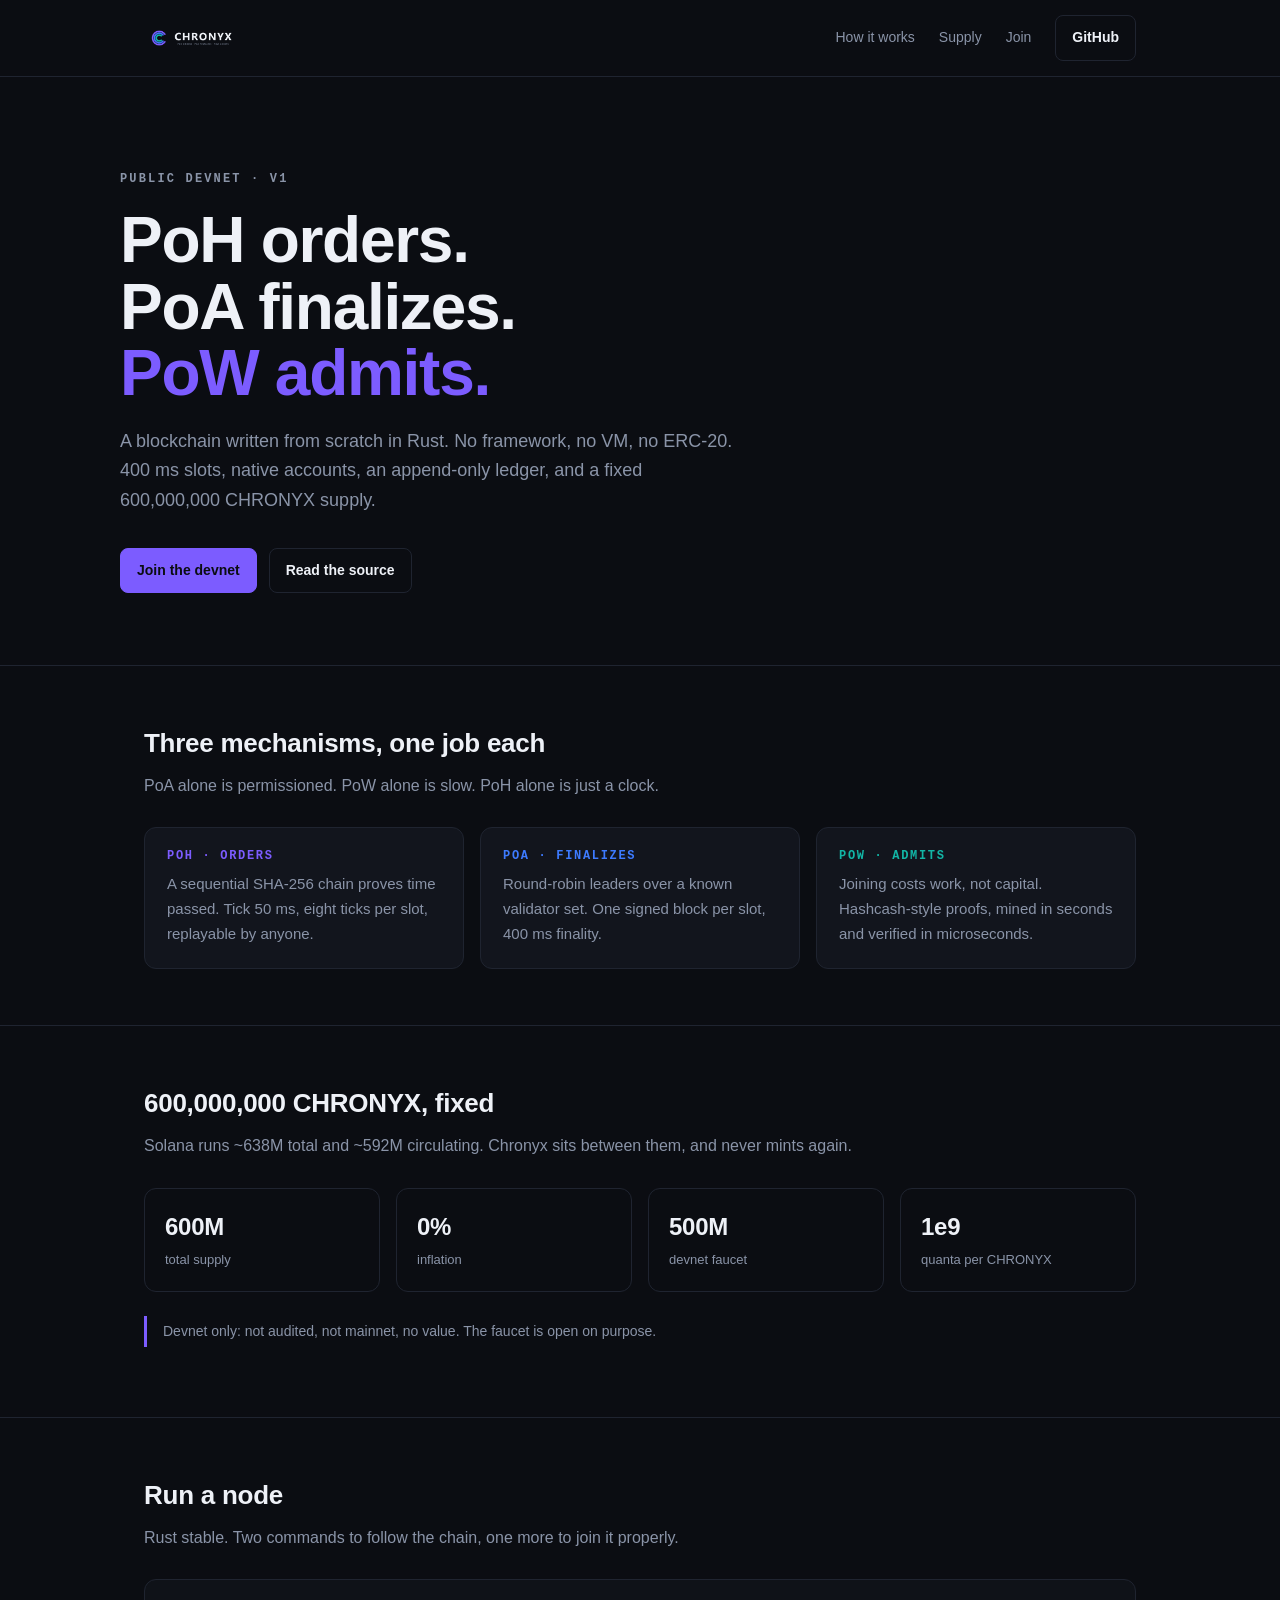
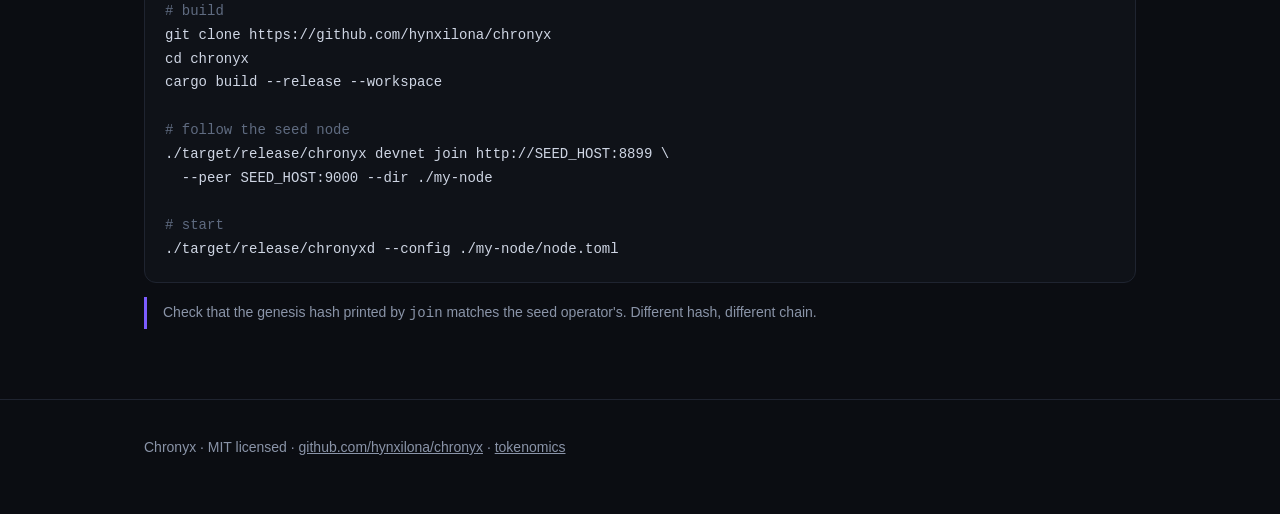
==== docs/index.html @ a08c86f6 "site: static landing page for GitHub Pages One hand-written HTML file, no build step and no dependen" ====
<!doctype html>
<html lang="en">
<head>
<meta charset="utf-8">
<meta name="viewport" content="width=device-width, initial-scale=1">
<title>Chronyx — PoH orders. PoA finalizes. PoW admits.</title>
<meta name="description" content="Chronyx is a Rust blockchain written from scratch. Proof of History orders, Proof of Authority finalizes, Proof of Work admits. Public devnet v1.">
<meta property="og:title" content="Chronyx — PoH orders. PoA finalizes. PoW admits.">
<meta property="og:description" content="A Rust blockchain written from scratch. 400 ms slots. 600M fixed supply. Public devnet v1.">
<meta property="og:image" content="https://hynxilona.github.io/chronyx/assets/chronyx-og.png">
<meta property="og:type" content="website">
<link rel="icon" href="assets/favicon.ico">
<link rel="icon" type="image/png" sizes="32x32" href="assets/favicon-32.png">
<style>
  :root {
    --bg: #0b0d12;
    --panel: #12151d;
    --line: #1f2430;
    --text: #eef1f7;
    --muted: #8a94a8;
    --violet: #7c5cff;
    --blue: #3d7bff;
    --teal: #12b6a6;
    --mono: ui-monospace, SFMono-Regular, Menlo, Consolas, monospace;
  }
  * { box-sizing: border-box; }
  body {
    margin: 0;
    background: var(--bg);
    color: var(--text);
    font: 16px/1.65 -apple-system, BlinkMacSystemFont, "Segoe UI", Roboto, Helvetica, Arial, sans-serif;
    -webkit-font-smoothing: antialiased;
  }
  a { color: inherit; }
  .wrap { max-width: 1040px; margin: 0 auto; padding: 0 24px; }
  header { border-bottom: 1px solid var(--line); }
  .nav { display: flex; align-items: center; gap: 24px; height: 76px; }
  .nav img { height: 34px; width: auto; }
  .nav .spacer { flex: 1; }
  .nav a.link { color: var(--muted); text-decoration: none; font-size: 14px; }
  .nav a.link:hover { color: var(--text); }
  .btn {
    display: inline-block; padding: 10px 16px; border-radius: 8px;
    text-decoration: none; font-weight: 600; font-size: 14px;
    border: 1px solid var(--line); color: var(--text);
  }
  .btn.primary { background: var(--violet); border-color: var(--violet); color: #0b0d12; }
  .btn.primary:hover { filter: brightness(1.08); }
  .hero { padding: 96px 0 72px; }
  .eyebrow {
    font: 600 12px/1 var(--mono); letter-spacing: .18em;
    text-transform: uppercase; color: var(--muted); margin-bottom: 22px;
  }
  h1 {
    margin: 0 0 20px; font-size: clamp(38px, 6vw, 64px);
    line-height: 1.04; letter-spacing: -.02em; font-weight: 800;
  }
  h1 span { color: var(--violet); }
  .lede { max-width: 620px; color: var(--muted); font-size: 18px; margin: 0 0 32px; }
  .actions { display: flex; gap: 12px; flex-wrap: wrap; }
  .grid { display: grid; gap: 16px; grid-template-columns: repeat(3, 1fr); }
  section { padding: 56px 0; border-top: 1px solid var(--line); }
  h2 { font-size: 26px; margin: 0 0 8px; letter-spacing: -.01em; }
  .sub { color: var(--muted); margin: 0 0 28px; }
  .card { background: var(--panel); border: 1px solid var(--line); border-radius: 12px; padding: 22px; }
  .card .tag { font: 700 12px/1 var(--mono); letter-spacing: .14em; text-transform: uppercase; }
  .card.poh .tag { color: var(--violet); }
  .card.poa .tag { color: var(--blue); }
  .card.pow .tag { color: var(--teal); }
  .card p { color: var(--muted); margin: 10px 0 0; font-size: 15px; }
  .stats { display: grid; grid-template-columns: repeat(4, 1fr); gap: 16px; }
  .stat { border: 1px solid var(--line); border-radius: 12px; padding: 18px 20px; }
  .stat b { display: block; font-size: 24px; letter-spacing: -.01em; }
  .stat span { color: var(--muted); font-size: 13px; }
  pre {
    background: #0f1218; border: 1px solid var(--line); border-radius: 12px;
    padding: 20px; overflow-x: auto; font: 14px/1.7 var(--mono); color: #cfd6e4;
  }
  pre .c { color: #5f6b80; }
  .note {
    border-left: 3px solid var(--violet); padding: 4px 0 4px 16px;
    color: var(--muted); font-size: 14px;
  }
  footer { border-top: 1px solid var(--line); padding: 36px 0 56px; color: var(--muted); font-size: 14px; }
  footer a { color: var(--muted); }
  @media (max-width: 820px) {
    .grid, .stats { grid-template-columns: 1fr 1fr; }
    .hero { padding: 64px 0 48px; }
  }
  @media (max-width: 520px) {
    .grid, .stats { grid-template-columns: 1fr; }
    .nav a.link { display: none; }
  }
</style>
</head>
<body>

<header>
  <div class="wrap nav">
    <img src="assets/chronyx-logo-dark.png" alt="Chronyx">
    <span class="spacer"></span>
    <a class="link" href="#how">How it works</a>
    <a class="link" href="#supply">Supply</a>
    <a class="link" href="#join">Join</a>
    <a class="btn" href="https://github.com/hynxilona/chronyx">GitHub</a>
  </div>
</header>

<main>
  <div class="wrap hero">
    <div class="eyebrow">Public devnet · v1</div>
    <h1>PoH orders.<br>PoA finalizes.<br><span>PoW admits.</span></h1>
    <p class="lede">
      A blockchain written from scratch in Rust. No framework, no VM, no ERC-20.
      400&nbsp;ms slots, native accounts, an append-only ledger, and a fixed
      600,000,000 CHRONYX supply.
    </p>
    <div class="actions">
      <a class="btn primary" href="#join">Join the devnet</a>
      <a class="btn" href="https://github.com/hynxilona/chronyx">Read the source</a>
    </div>
  </div>

  <section id="how">
    <div class="wrap">
      <h2>Three mechanisms, one job each</h2>
      <p class="sub">PoA alone is permissioned. PoW alone is slow. PoH alone is just a clock.</p>
      <div class="grid">
        <div class="card poh">
          <div class="tag">PoH · orders</div>
          <p>A sequential SHA-256 chain proves time passed. Tick 50&nbsp;ms, eight ticks per slot, replayable by anyone.</p>
        </div>
        <div class="card poa">
          <div class="tag">PoA · finalizes</div>
          <p>Round-robin leaders over a known validator set. One signed block per slot, 400&nbsp;ms finality.</p>
        </div>
        <div class="card pow">
          <div class="tag">PoW · admits</div>
          <p>Joining costs work, not capital. Hashcash-style proofs, mined in seconds and verified in microseconds.</p>
        </div>
      </div>
    </div>
  </section>

  <section id="supply">
    <div class="wrap">
      <h2>600,000,000 CHRONYX, fixed</h2>
      <p class="sub">Solana runs ~638M total and ~592M circulating. Chronyx sits between them, and never mints again.</p>
      <div class="stats">
        <div class="stat"><b>600M</b><span>total supply</span></div>
        <div class="stat"><b>0%</b><span>inflation</span></div>
        <div class="stat"><b>500M</b><span>devnet faucet</span></div>
        <div class="stat"><b>1e9</b><span>quanta per CHRONYX</span></div>
      </div>
      <p class="note" style="margin-top:24px">
        Devnet only: not audited, not mainnet, no value. The faucet is open on purpose.
      </p>
    </div>
  </section>

  <section id="join">
    <div class="wrap">
      <h2>Run a node</h2>
      <p class="sub">Rust stable. Two commands to follow the chain, one more to join it properly.</p>
<pre><span class="c"># build</span>
git clone https://github.com/hynxilona/chronyx
cd chronyx
cargo build --release --workspace

<span class="c"># follow the seed node</span>
./target/release/chronyx devnet join http://SEED_HOST:8899 \
  --peer SEED_HOST:9000 --dir ./my-node

<span class="c"># start</span>
./target/release/chronyxd --config ./my-node/node.toml</pre>
      <p class="note">Check that the genesis hash printed by <code>join</code> matches the seed operator's. Different hash, different chain.</p>
    </div>
  </section>
</main>

<footer>
  <div class="wrap">
    Chronyx · MIT licensed ·
    <a href="https://github.com/hynxilona/chronyx">github.com/hynxilona/chronyx</a> ·
    <a href="https://github.com/hynxilona/chronyx/blob/main/docs/TOKENOMICS.md">tokenomics</a>
  </div>
</footer>

</body>
</html>
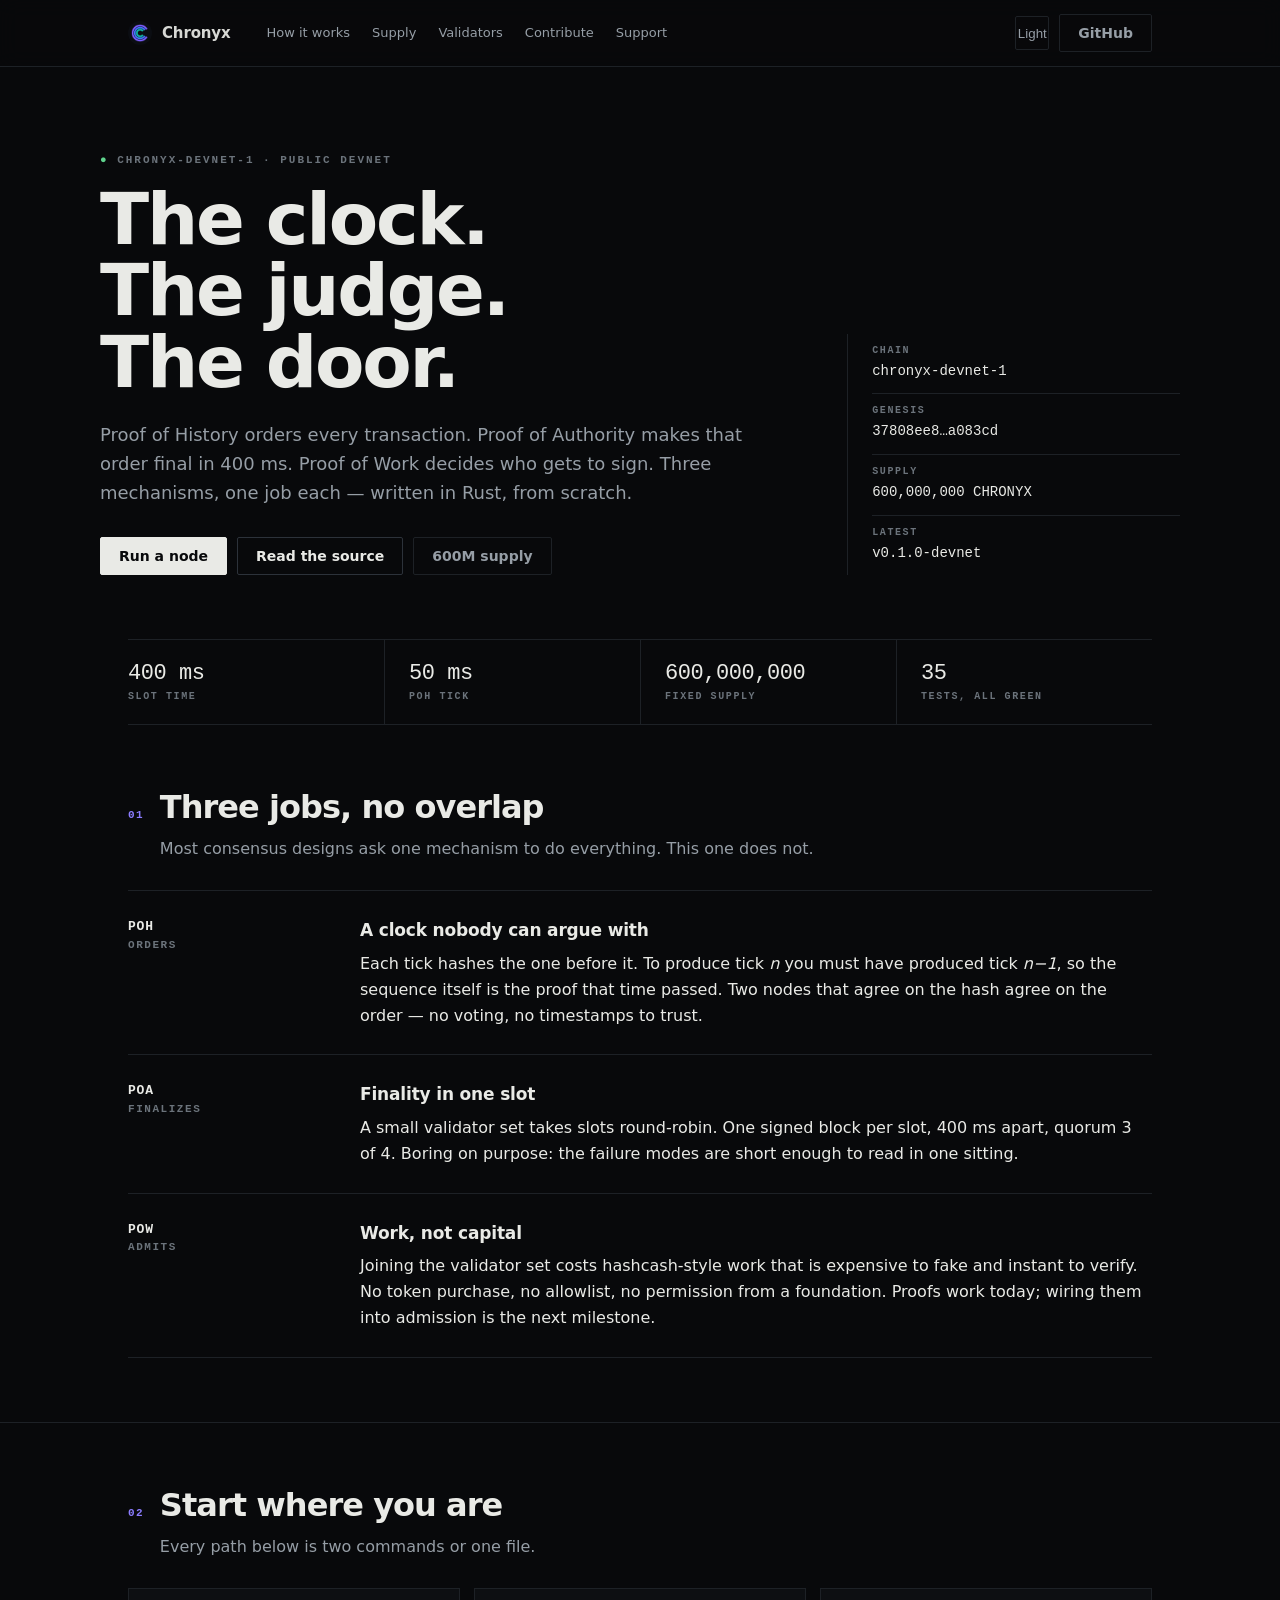
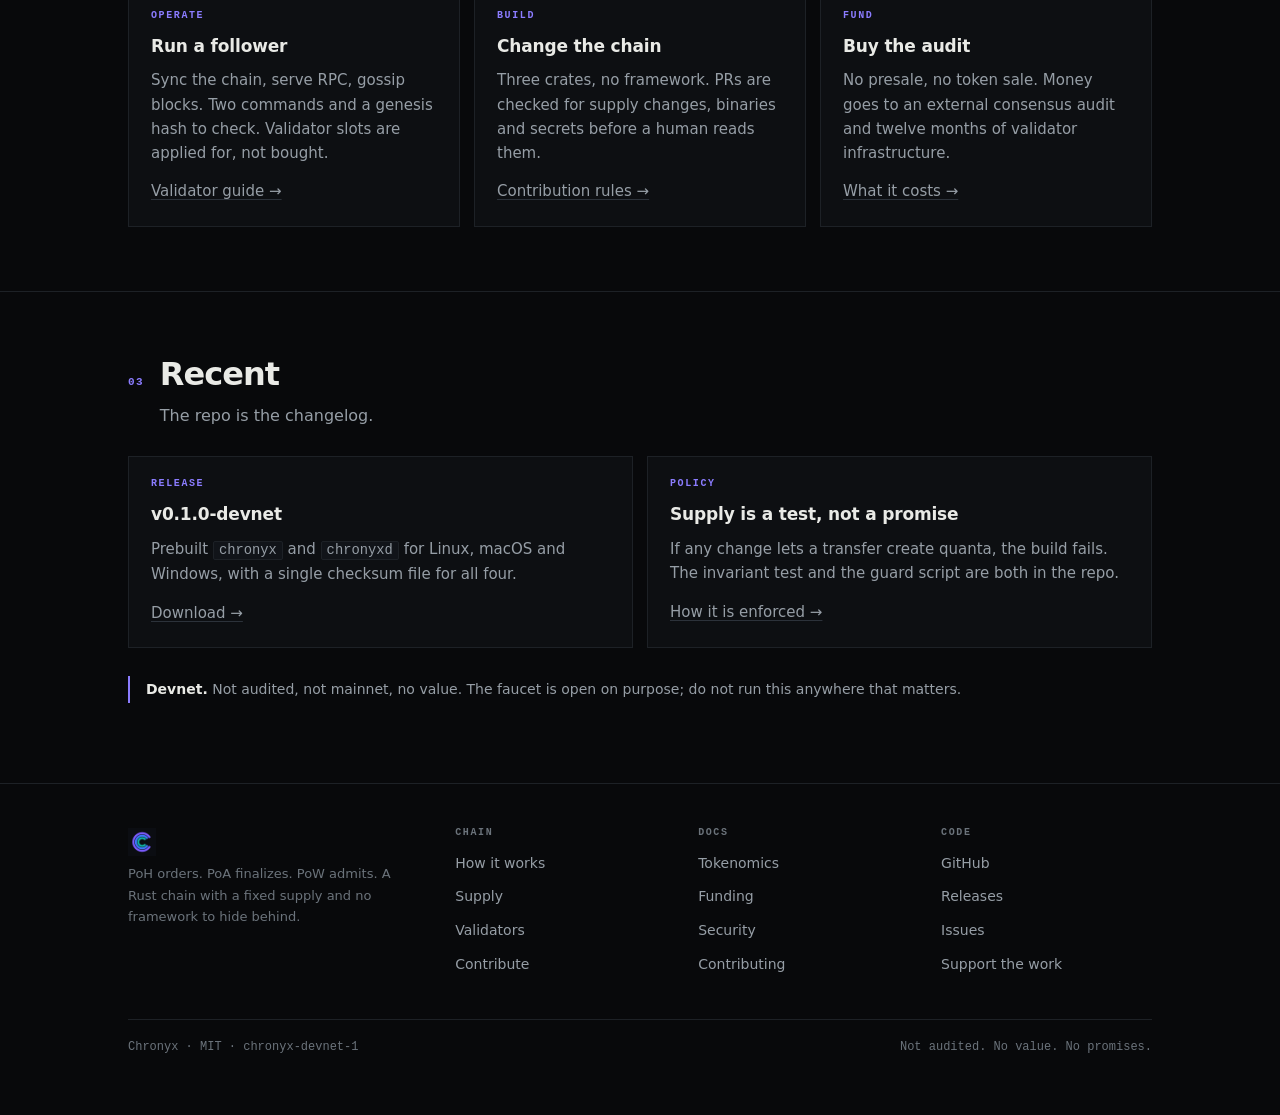
==== commit 862d787e: "site: real pages instead of one scroll, and something to do The old landing page was a single file w" ====
--- a/docs/index.html
+++ b/docs/index.html
@@ -1,190 +1,238 @@
 <!doctype html>
-<html lang="en">
+<html lang="en" data-theme="dark">
 <head>
 <meta charset="utf-8">
 <meta name="viewport" content="width=device-width, initial-scale=1">
-<title>Chronyx — PoH orders. PoA finalizes. PoW admits.</title>
-<meta name="description" content="Chronyx is a Rust blockchain written from scratch. Proof of History orders, Proof of Authority finalizes, Proof of Work admits. Public devnet v1.">
-<meta property="og:title" content="Chronyx — PoH orders. PoA finalizes. PoW admits.">
-<meta property="og:description" content="A Rust blockchain written from scratch. 400 ms slots. 600M fixed supply. Public devnet v1.">
+<title>Chronyx — the clock, the judge, the door</title>
+<meta name="description" content="Chronyx is a Rust blockchain written from scratch. Proof of History orders transactions, Proof of Authority finalizes them in 400 ms, Proof of Work decides who signs. Public devnet, 600,000,000 fixed supply.">
+<meta property="og:title" content="Chronyx — the clock, the judge, the door">
+<meta property="og:description" content="A Rust blockchain written from scratch. 400 ms slots, 600M fixed supply, public devnet.">
 <meta property="og:image" content="https://hynxilona.github.io/chronyx/assets/chronyx-og.png">
 <meta property="og:type" content="website">
 <link rel="icon" href="assets/favicon.ico">
 <link rel="icon" type="image/png" sizes="32x32" href="assets/favicon-32.png">
-<style>
-  :root {
-    --bg: #0b0d12;
-    --panel: #12151d;
-    --line: #1f2430;
-    --text: #eef1f7;
-    --muted: #8a94a8;
-    --violet: #7c5cff;
-    --blue: #3d7bff;
-    --teal: #12b6a6;
-    --mono: ui-monospace, SFMono-Regular, Menlo, Consolas, monospace;
-  }
-  * { box-sizing: border-box; }
-  body {
-    margin: 0;
-    background: var(--bg);
-    color: var(--text);
-    font: 16px/1.65 -apple-system, BlinkMacSystemFont, "Segoe UI", Roboto, Helvetica, Arial, sans-serif;
-    -webkit-font-smoothing: antialiased;
-  }
-  a { color: inherit; }
-  .wrap { max-width: 1040px; margin: 0 auto; padding: 0 24px; }
-  header { border-bottom: 1px solid var(--line); }
-  .nav { display: flex; align-items: center; gap: 24px; height: 76px; }
-  .nav img { height: 34px; width: auto; }
-  .nav .spacer { flex: 1; }
-  .nav a.link { color: var(--muted); text-decoration: none; font-size: 14px; }
-  .nav a.link:hover { color: var(--text); }
-  .btn {
-    display: inline-block; padding: 10px 16px; border-radius: 8px;
-    text-decoration: none; font-weight: 600; font-size: 14px;
-    border: 1px solid var(--line); color: var(--text);
-  }
-  .btn.primary { background: var(--violet); border-color: var(--violet); color: #0b0d12; }
-  .btn.primary:hover { filter: brightness(1.08); }
-  .hero { padding: 96px 0 72px; }
-  .eyebrow {
-    font: 600 12px/1 var(--mono); letter-spacing: .18em;
-    text-transform: uppercase; color: var(--muted); margin-bottom: 22px;
-  }
-  h1 {
-    margin: 0 0 20px; font-size: clamp(38px, 6vw, 64px);
-    line-height: 1.04; letter-spacing: -.02em; font-weight: 800;
-  }
-  h1 span { color: var(--violet); }
-  .lede { max-width: 620px; color: var(--muted); font-size: 18px; margin: 0 0 32px; }
-  .actions { display: flex; gap: 12px; flex-wrap: wrap; }
-  .grid { display: grid; gap: 16px; grid-template-columns: repeat(3, 1fr); }
-  section { padding: 56px 0; border-top: 1px solid var(--line); }
-  h2 { font-size: 26px; margin: 0 0 8px; letter-spacing: -.01em; }
-  .sub { color: var(--muted); margin: 0 0 28px; }
-  .card { background: var(--panel); border: 1px solid var(--line); border-radius: 12px; padding: 22px; }
-  .card .tag { font: 700 12px/1 var(--mono); letter-spacing: .14em; text-transform: uppercase; }
-  .card.poh .tag { color: var(--violet); }
-  .card.poa .tag { color: var(--blue); }
-  .card.pow .tag { color: var(--teal); }
-  .card p { color: var(--muted); margin: 10px 0 0; font-size: 15px; }
-  .stats { display: grid; grid-template-columns: repeat(4, 1fr); gap: 16px; }
-  .stat { border: 1px solid var(--line); border-radius: 12px; padding: 18px 20px; }
-  .stat b { display: block; font-size: 24px; letter-spacing: -.01em; }
-  .stat span { color: var(--muted); font-size: 13px; }
-  pre {
-    background: #0f1218; border: 1px solid var(--line); border-radius: 12px;
-    padding: 20px; overflow-x: auto; font: 14px/1.7 var(--mono); color: #cfd6e4;
-  }
-  pre .c { color: #5f6b80; }
-  .note {
-    border-left: 3px solid var(--violet); padding: 4px 0 4px 16px;
-    color: var(--muted); font-size: 14px;
-  }
-  footer { border-top: 1px solid var(--line); padding: 36px 0 56px; color: var(--muted); font-size: 14px; }
-  footer a { color: var(--muted); }
-  @media (max-width: 820px) {
-    .grid, .stats { grid-template-columns: 1fr 1fr; }
-    .hero { padding: 64px 0 48px; }
-  }
-  @media (max-width: 520px) {
-    .grid, .stats { grid-template-columns: 1fr; }
-    .nav a.link { display: none; }
-  }
-</style>
+<link rel="stylesheet" href="assets/site.css">
 </head>
-<body>
-
-<header>
-  <div class="wrap nav">
-    <img src="assets/chronyx-logo-dark.png" alt="Chronyx">
-    <span class="spacer"></span>
-    <a class="link" href="#how">How it works</a>
-    <a class="link" href="#supply">Supply</a>
-    <a class="link" href="#join">Join</a>
-    <a class="btn" href="https://github.com/hynxilona/chronyx">GitHub</a>
+<body data-page="home">
+<a class="skip" href="#main">Skip to content</a>
+
+<header class="site-head">
+  <div class="wrap bar">
+    <a class="brand" href="./">
+      <img class="only-dark" src="assets/chronyx-mark-dark.png" alt="">
+      <img class="only-light" src="assets/chronyx-mark-light.png" alt="">
+      <span>Chronyx</span>
+    </a>
+    <nav class="nav" aria-label="Sections">
+      <a href="how.html" data-nav="how">How it works</a>
+      <a href="supply.html" data-nav="supply">Supply</a>
+      <a href="validators.html" data-nav="validators">Validators</a>
+      <a href="contribute.html" data-nav="contribute">Contribute</a>
+      <a href="support.html" data-nav="support">Support</a>
+    </nav>
+    <div class="head-actions">
+      <button class="icon-btn" data-theme-toggle type="button">Light</button>
+      <a class="btn ghost" href="https://github.com/hynxilona/chronyx">GitHub</a>
+    </div>
   </div>
 </header>
 
-<main>
+<main id="main">
+
   <div class="wrap hero">
-    <div class="eyebrow">Public devnet · v1</div>
-    <h1>PoH orders.<br>PoA finalizes.<br><span>PoW admits.</span></h1>
-    <p class="lede">
-      A blockchain written from scratch in Rust. No framework, no VM, no ERC-20.
-      400&nbsp;ms slots, native accounts, an append-only ledger, and a fixed
-      600,000,000 CHRONYX supply.
-    </p>
-    <div class="actions">
-      <a class="btn primary" href="#join">Join the devnet</a>
-      <a class="btn" href="https://github.com/hynxilona/chronyx">Read the source</a>
-    </div>
-  </div>
-
-  <section id="how">
+    <div class="hero-grid">
+      <div>
+        <p class="eyebrow"><span class="dot">●</span> chronyx-devnet-1 · public devnet</p>
+        <h1>The clock.<br>The judge.<br>The door.</h1>
+        <p class="lede">
+          Proof of History orders every transaction. Proof of Authority makes that
+          order final in 400 ms. Proof of Work decides who gets to sign.
+          Three mechanisms, one job each — written in Rust, from scratch.
+        </p>
+        <div class="actions">
+          <a class="btn primary" href="validators.html">Run a node</a>
+          <a class="btn" href="https://github.com/hynxilona/chronyx">Read the source</a>
+          <a class="btn ghost" href="supply.html">600M supply</a>
+        </div>
+      </div>
+      <aside class="hero-side">
+        <dl>
+          <div><dt>Chain</dt><dd>chronyx-devnet-1</dd></div>
+          <div><dt>Genesis</dt><dd>37808ee8…a083cd</dd></div>
+          <div><dt>Supply</dt><dd>600,000,000 CHRONYX</dd></div>
+          <div><dt>Latest</dt><dd>v0.1.0-devnet</dd></div>
+        </dl>
+      </aside>
+    </div>
+  </div>
+
+  <div class="wrap">
+    <div class="facts">
+      <div><b>400 ms</b><span>slot time</span></div>
+      <div><b>50 ms</b><span>PoH tick</span></div>
+      <div><b>600,000,000</b><span>fixed supply</span></div>
+      <div><b>35</b><span>tests, all green</span></div>
+    </div>
+  </div>
+
+  <section>
     <div class="wrap">
-      <h2>Three mechanisms, one job each</h2>
-      <p class="sub">PoA alone is permissioned. PoW alone is slow. PoH alone is just a clock.</p>
-      <div class="grid">
-        <div class="card poh">
-          <div class="tag">PoH · orders</div>
-          <p>A sequential SHA-256 chain proves time passed. Tick 50&nbsp;ms, eight ticks per slot, replayable by anyone.</p>
-        </div>
-        <div class="card poa">
-          <div class="tag">PoA · finalizes</div>
-          <p>Round-robin leaders over a known validator set. One signed block per slot, 400&nbsp;ms finality.</p>
-        </div>
-        <div class="card pow">
-          <div class="tag">PoW · admits</div>
-          <p>Joining costs work, not capital. Hashcash-style proofs, mined in seconds and verified in microseconds.</p>
+      <div class="sec-head">
+        <span class="num">01</span>
+        <div>
+          <h2>Three jobs, no overlap</h2>
+          <p>Most consensus designs ask one mechanism to do everything. This one does not.</p>
+        </div>
+      </div>
+
+      <div class="row">
+        <div class="label"><b>PoH</b>orders</div>
+        <div>
+          <h3>A clock nobody can argue with</h3>
+          <p>Each tick hashes the one before it. To produce tick <em>n</em> you must have
+          produced tick <em>n−1</em>, so the sequence itself is the proof that time
+          passed. Two nodes that agree on the hash agree on the order — no voting,
+          no timestamps to trust.</p>
+        </div>
+      </div>
+
+      <div class="row">
+        <div class="label"><b>PoA</b>finalizes</div>
+        <div>
+          <h3>Finality in one slot</h3>
+          <p>A small validator set takes slots round-robin. One signed block per slot,
+          400 ms apart, quorum 3 of 4. Boring on purpose: the failure modes are
+          short enough to read in one sitting.</p>
+        </div>
+      </div>
+
+      <div class="row">
+        <div class="label"><b>PoW</b>admits</div>
+        <div>
+          <h3>Work, not capital</h3>
+          <p>Joining the validator set costs hashcash-style work that is expensive to
+          fake and instant to verify. No token purchase, no allowlist, no permission
+          from a foundation. Proofs work today; wiring them into admission is the
+          next milestone.</p>
         </div>
       </div>
     </div>
   </section>
 
-  <section id="supply">
+  <section>
     <div class="wrap">
-      <h2>600,000,000 CHRONYX, fixed</h2>
-      <p class="sub">Solana runs ~638M total and ~592M circulating. Chronyx sits between them, and never mints again.</p>
-      <div class="stats">
-        <div class="stat"><b>600M</b><span>total supply</span></div>
-        <div class="stat"><b>0%</b><span>inflation</span></div>
-        <div class="stat"><b>500M</b><span>devnet faucet</span></div>
-        <div class="stat"><b>1e9</b><span>quanta per CHRONYX</span></div>
-      </div>
-      <p class="note" style="margin-top:24px">
-        Devnet only: not audited, not mainnet, no value. The faucet is open on purpose.
+      <div class="sec-head">
+        <span class="num">02</span>
+        <div>
+          <h2>Start where you are</h2>
+          <p>Every path below is two commands or one file.</p>
+        </div>
+      </div>
+
+      <div class="grid-3">
+        <div class="panel">
+          <span class="tag">Operate</span>
+          <h3>Run a follower</h3>
+          <p>Sync the chain, serve RPC, gossip blocks. Two commands and a genesis
+          hash to check. Validator slots are applied for, not bought.</p>
+          <p style="margin-top:14px"><a href="validators.html">Validator guide →</a></p>
+        </div>
+        <div class="panel">
+          <span class="tag">Build</span>
+          <h3>Change the chain</h3>
+          <p>Three crates, no framework. PRs are checked for supply changes,
+          binaries and secrets before a human reads them.</p>
+          <p style="margin-top:14px"><a href="contribute.html">Contribution rules →</a></p>
+        </div>
+        <div class="panel">
+          <span class="tag">Fund</span>
+          <h3>Buy the audit</h3>
+          <p>No presale, no token sale. Money goes to an external consensus audit
+          and twelve months of validator infrastructure.</p>
+          <p style="margin-top:14px"><a href="support.html">What it costs →</a></p>
+        </div>
+      </div>
+    </div>
+  </section>
+
+  <section>
+    <div class="wrap">
+      <div class="sec-head">
+        <span class="num">03</span>
+        <div>
+          <h2>Recent</h2>
+          <p>The repo is the changelog.</p>
+        </div>
+      </div>
+      <div class="grid-2">
+        <div class="panel">
+          <span class="tag">Release</span>
+          <h3>v0.1.0-devnet</h3>
+          <p>Prebuilt <code>chronyx</code> and <code>chronyxd</code> for Linux,
+          macOS and Windows, with a single checksum file for all four.</p>
+          <p style="margin-top:14px"><a href="https://github.com/hynxilona/chronyx/releases/tag/v0.1.0-devnet">Download →</a></p>
+        </div>
+        <div class="panel">
+          <span class="tag">Policy</span>
+          <h3>Supply is a test, not a promise</h3>
+          <p>If any change lets a transfer create quanta, the build fails. The
+          invariant test and the guard script are both in the repo.</p>
+          <p style="margin-top:14px"><a href="supply.html">How it is enforced →</a></p>
+        </div>
+      </div>
+      <p class="note" style="margin-top:28px">
+        <strong>Devnet.</strong> Not audited, not mainnet, no value. The faucet is open
+        on purpose; do not run this anywhere that matters.
       </p>
     </div>
   </section>
 
-  <section id="join">
-    <div class="wrap">
-      <h2>Run a node</h2>
-      <p class="sub">Rust stable. Two commands to follow the chain, one more to join it properly.</p>
-<pre><span class="c"># build</span>
-git clone https://github.com/hynxilona/chronyx
-cd chronyx
-cargo build --release --workspace
-
-<span class="c"># follow the seed node</span>
-./target/release/chronyx devnet join http://SEED_HOST:8899 \
-  --peer SEED_HOST:9000 --dir ./my-node
-
-<span class="c"># start</span>
-./target/release/chronyxd --config ./my-node/node.toml</pre>
-      <p class="note">Check that the genesis hash printed by <code>join</code> matches the seed operator's. Different hash, different chain.</p>
-    </div>
-  </section>
 </main>
 
-<footer>
+<footer class="site-foot">
   <div class="wrap">
-    Chronyx · MIT licensed ·
-    <a href="https://github.com/hynxilona/chronyx">github.com/hynxilona/chronyx</a> ·
-    <a href="https://github.com/hynxilona/chronyx/blob/main/docs/TOKENOMICS.md">tokenomics</a>
+    <div class="foot-grid">
+      <div>
+        <img class="only-dark" src="assets/chronyx-mark-dark.png" width="28" alt="">
+        <img class="only-light" src="assets/chronyx-mark-light.png" width="28" alt="">
+        <p class="fine">PoH orders. PoA finalizes. PoW admits. A Rust chain with a fixed
+        supply and no framework to hide behind.</p>
+      </div>
+      <div>
+        <h4>Chain</h4>
+        <ul>
+          <li><a href="how.html">How it works</a></li>
+          <li><a href="supply.html">Supply</a></li>
+          <li><a href="validators.html">Validators</a></li>
+          <li><a href="contribute.html">Contribute</a></li>
+        </ul>
+      </div>
+      <div>
+        <h4>Docs</h4>
+        <ul>
+          <li><a href="https://github.com/hynxilona/chronyx/blob/main/docs/TOKENOMICS.md">Tokenomics</a></li>
+          <li><a href="https://github.com/hynxilona/chronyx/blob/main/docs/FUNDING.md">Funding</a></li>
+          <li><a href="https://github.com/hynxilona/chronyx/blob/main/SECURITY.md">Security</a></li>
+          <li><a href="https://github.com/hynxilona/chronyx/blob/main/CONTRIBUTING.md">Contributing</a></li>
+        </ul>
+      </div>
+      <div>
+        <h4>Code</h4>
+        <ul>
+          <li><a href="https://github.com/hynxilona/chronyx">GitHub</a></li>
+          <li><a href="https://github.com/hynxilona/chronyx/releases">Releases</a></li>
+          <li><a href="https://github.com/hynxilona/chronyx/issues">Issues</a></li>
+          <li><a href="support.html">Support the work</a></li>
+        </ul>
+      </div>
+    </div>
+    <div class="foot-base">
+      <span>Chronyx · MIT · chronyx-devnet-1</span>
+      <span>Not audited. No value. No promises.</span>
+    </div>
   </div>
 </footer>
 
+<script src="assets/site.js"></script>
 </body>
 </html>
--- a/docs/assets/site.css
+++ b/docs/assets/site.css
@@ -0,0 +1,330 @@
+:root {
+  --bg: #08090b;
+  --surface: #0d0f12;
+  --surface-2: #111419;
+  --line: #1d2126;
+  --line-strong: #2c323a;
+  --text: #e9eae6;
+  --muted: #969ea6;
+  --faint: #6b737b;
+  --accent: #8b7cff;
+  --accent-soft: rgba(139, 124, 255, 0.12);
+  --ok: #5fd38d;
+  --warn: #e0b25c;
+  --mono: ui-monospace, "Cascadia Mono", "SF Mono", Menlo, Consolas, monospace;
+  --sans: "Segoe UI", system-ui, -apple-system, "Helvetica Neue", Arial, sans-serif;
+  color-scheme: dark;
+}
+
+[data-theme="light"] {
+  --bg: #f6f6f2;
+  --surface: #ffffff;
+  --surface-2: #f1f1ec;
+  --line: #e0e0d8;
+  --line-strong: #c9c9c0;
+  --text: #101318;
+  --muted: #565d66;
+  --faint: #7a8189;
+  --accent: #5741e0;
+  --accent-soft: rgba(87, 65, 224, 0.1);
+  --ok: #1f8f52;
+  --warn: #9a6b12;
+  color-scheme: light;
+}
+
+* { box-sizing: border-box; }
+
+html { -webkit-text-size-adjust: 100%; }
+
+body {
+  margin: 0;
+  background: var(--bg);
+  color: var(--text);
+  font: 16px/1.62 var(--sans);
+  -webkit-font-smoothing: antialiased;
+  text-rendering: optimizeLegibility;
+}
+
+a { color: inherit; text-decoration-color: var(--line-strong); text-underline-offset: 3px; }
+a:hover { text-decoration-color: var(--accent); }
+a:focus-visible, button:focus-visible, input:focus-visible {
+  outline: 2px solid var(--accent);
+  outline-offset: 3px;
+}
+
+img { max-width: 100%; height: auto; }
+
+.only-light { display: none; }
+[data-theme="light"] .only-dark { display: none; }
+[data-theme="light"] .only-light { display: inline-block; }
+
+.wrap { max-width: 1080px; margin: 0 auto; padding: 0 28px; }
+
+.skip {
+  position: absolute; left: -9999px;
+}
+.skip:focus {
+  left: 20px; top: 12px; z-index: 100;
+  background: var(--surface); padding: 10px 14px; border: 1px solid var(--line-strong);
+}
+
+/* header */
+
+.site-head {
+  position: sticky; top: 0; z-index: 20;
+  border-bottom: 1px solid var(--line);
+  background: color-mix(in srgb, var(--bg) 88%, transparent);
+  backdrop-filter: blur(10px);
+}
+
+.bar {
+  display: flex; align-items: center; gap: 28px;
+  height: 66px;
+}
+
+.brand {
+  display: flex; align-items: center; gap: 10px;
+  text-decoration: none; font-weight: 600; letter-spacing: -0.01em;
+  font-size: 15px;
+}
+.brand img { width: 24px; height: 24px; border-radius: 50%; }
+.brand span { opacity: .92; }
+
+.nav { display: flex; gap: 22px; margin-left: 8px; }
+.nav a {
+  font: 500 13px/1 var(--sans);
+  color: var(--muted); text-decoration: none;
+  padding: 6px 0;
+  border-bottom: 1px solid transparent;
+}
+.nav a:hover { color: var(--text); }
+.nav a[aria-current="page"] { color: var(--text); border-bottom-color: var(--accent); }
+
+.head-actions { margin-left: auto; display: flex; align-items: center; gap: 10px; }
+
+.icon-btn {
+  display: inline-flex; align-items: center; justify-content: center;
+  width: 34px; height: 34px; padding: 0;
+  background: transparent; color: var(--muted);
+  border: 1px solid var(--line); border-radius: 2px;
+  cursor: pointer;
+}
+.icon-btn:hover { color: var(--text); border-color: var(--line-strong); }
+
+/* type */
+
+.eyebrow {
+  font: 600 11px/1 var(--mono);
+  letter-spacing: .18em; text-transform: uppercase;
+  color: var(--faint);
+}
+.eyebrow .dot { color: var(--ok); }
+
+h1, h2, h3 { letter-spacing: -0.03em; font-weight: 600; }
+h1 { font-size: clamp(38px, 6.4vw, 72px); line-height: 0.99; margin: 18px 0 22px; }
+h2 { font-size: clamp(24px, 3vw, 32px); line-height: 1.15; margin: 0 0 10px; }
+h3 { font-size: 17px; margin: 0 0 6px; letter-spacing: -0.01em; }
+
+p { margin: 0 0 16px; }
+p.lede { font-size: 18px; color: var(--muted); max-width: 62ch; margin-bottom: 30px; }
+.quiet { color: var(--muted); }
+.small { font-size: 14px; }
+
+/* hero */
+
+.hero { padding: 88px 0 64px; }
+.hero-grid { display: grid; grid-template-columns: 1.35fr .65fr; gap: 56px; align-items: end; }
+.hero-side { border-left: 1px solid var(--line); padding-left: 24px; }
+.hero-side dl { margin: 0; }
+.hero-side div { padding: 12px 0; border-bottom: 1px solid var(--line); }
+.hero-side div:last-child { border-bottom: 0; }
+.hero-side dt { font: 600 10px/1 var(--mono); letter-spacing: .16em; text-transform: uppercase; color: var(--faint); margin-bottom: 6px; }
+.hero-side dd { margin: 0; font: 500 14px/1.4 var(--mono); }
+
+.actions { display: flex; gap: 10px; flex-wrap: wrap; }
+
+.btn {
+  display: inline-flex; align-items: center; gap: 8px;
+  padding: 11px 18px; border-radius: 2px;
+  border: 1px solid var(--line-strong);
+  background: transparent; color: var(--text);
+  font: 600 14px/1 var(--sans); text-decoration: none;
+  cursor: pointer;
+}
+.btn:hover { border-color: var(--text); }
+.btn.primary { background: var(--text); color: var(--bg); border-color: var(--text); }
+.btn.primary:hover { background: var(--accent); border-color: var(--accent); color: #08090b; }
+.btn.ghost { border-color: var(--line); color: var(--muted); }
+.btn.ghost:hover { color: var(--text); }
+
+/* facts strip */
+
+.facts {
+  display: grid; grid-template-columns: repeat(4, 1fr);
+  border-top: 1px solid var(--line); border-bottom: 1px solid var(--line);
+}
+.facts div { padding: 22px 0; }
+.facts div + div { border-left: 1px solid var(--line); padding-left: 24px; }
+.facts b { display: block; font: 500 22px/1.1 var(--mono); letter-spacing: -0.02em; }
+.facts span { display: block; margin-top: 6px; font: 600 10px/1 var(--mono); letter-spacing: .16em; text-transform: uppercase; color: var(--faint); }
+
+/* sections */
+
+section { padding: 64px 0; border-top: 1px solid var(--line); }
+section:first-of-type { border-top: 0; }
+.sec-head { display: flex; align-items: baseline; gap: 16px; margin-bottom: 28px; }
+.sec-head .num { font: 600 11px/1 var(--mono); color: var(--accent); letter-spacing: .12em; }
+.sec-head p { margin: 6px 0 0; color: var(--muted); }
+
+/* rows */
+
+.row {
+  display: grid; grid-template-columns: 200px 1fr; gap: 32px;
+  padding: 26px 0; border-top: 1px solid var(--line);
+}
+.row:last-child { border-bottom: 1px solid var(--line); }
+.row .label { font: 600 11px/1.5 var(--mono); letter-spacing: .14em; text-transform: uppercase; color: var(--faint); }
+.row .label b { display: block; color: var(--text); font-size: 13px; letter-spacing: .06em; }
+.row p:last-child { margin-bottom: 0; }
+
+/* panels */
+
+.panel {
+  border: 1px solid var(--line);
+  background: var(--surface);
+  padding: 22px;
+}
+.panel h3 { margin-bottom: 8px; }
+.panel p { color: var(--muted); font-size: 15px; margin-bottom: 0; }
+.panel .tag { font: 600 10px/1 var(--mono); letter-spacing: .16em; text-transform: uppercase; color: var(--accent); display: block; margin-bottom: 12px; }
+
+.grid-3 { display: grid; grid-template-columns: repeat(3, 1fr); gap: 14px; }
+.grid-2 { display: grid; grid-template-columns: 1fr 1fr; gap: 14px; }
+
+/* tables */
+
+.tbl { width: 100%; border-collapse: collapse; font-size: 15px; }
+.tbl th {
+  text-align: left; padding: 10px 0;
+  font: 600 10px/1 var(--mono); letter-spacing: .16em; text-transform: uppercase;
+  color: var(--faint); border-bottom: 1px solid var(--line-strong);
+}
+.tbl td { padding: 13px 0; border-bottom: 1px solid var(--line); vertical-align: top; }
+.tbl td:first-child { padding-right: 20px; }
+.tbl .mono { font-family: var(--mono); font-size: 13px; }
+
+/* code */
+
+.code { border: 1px solid var(--line); background: var(--surface); margin: 0 0 18px; }
+.code-head {
+  display: flex; align-items: center; justify-content: space-between;
+  padding: 8px 12px; border-bottom: 1px solid var(--line);
+  font: 600 10px/1 var(--mono); letter-spacing: .14em; text-transform: uppercase; color: var(--faint);
+}
+.code pre {
+  margin: 0; padding: 16px; overflow-x: auto;
+  font: 13px/1.7 var(--mono); color: var(--text);
+}
+.copy {
+  background: transparent; border: 0; color: var(--faint);
+  font: 600 10px/1 var(--mono); letter-spacing: .12em; text-transform: uppercase;
+  cursor: pointer; padding: 2px 4px;
+}
+.copy:hover { color: var(--text); }
+code { font-family: var(--mono); font-size: .92em; }
+p code, li code, td code { background: var(--surface-2); border: 1px solid var(--line); padding: 1px 5px; border-radius: 2px; }
+
+/* callout */
+
+.note {
+  border-left: 2px solid var(--accent);
+  padding: 2px 0 2px 16px;
+  color: var(--muted); font-size: 14px;
+}
+.note strong { color: var(--text); }
+.note.warn { border-left-color: var(--warn); }
+
+/* demo */
+
+.demo { border: 1px solid var(--line); background: var(--surface); }
+.demo-head {
+  display: flex; align-items: center; justify-content: space-between; gap: 12px;
+  padding: 12px 14px; border-bottom: 1px solid var(--line);
+  font: 600 10px/1 var(--mono); letter-spacing: .14em; text-transform: uppercase; color: var(--faint);
+}
+.demo-body { padding: 14px; }
+.demo ol { list-style: none; margin: 0; padding: 0; font: 13px/1.9 var(--mono); }
+.demo li { display: flex; gap: 14px; color: var(--muted); }
+.demo li b { color: var(--text); font-weight: 500; min-width: 34px; }
+.demo li .h { color: var(--accent); overflow: hidden; text-overflow: ellipsis; }
+.demo .stat { margin-top: 12px; font: 11px/1.6 var(--mono); color: var(--faint); letter-spacing: .06em; }
+
+.field { display: flex; gap: 10px; align-items: center; flex-wrap: wrap; }
+.field label { font: 600 10px/1 var(--mono); letter-spacing: .14em; text-transform: uppercase; color: var(--faint); }
+.field input {
+  background: var(--bg); border: 1px solid var(--line-strong); color: var(--text);
+  font: 500 14px/1 var(--mono); padding: 10px 12px; width: 180px; border-radius: 2px;
+}
+.field output { font: 500 14px/1 var(--mono); color: var(--accent); }
+
+/* footer */
+
+.site-foot { border-top: 1px solid var(--line); padding: 44px 0 60px; }
+.foot-grid { display: grid; grid-template-columns: 1.4fr 1fr 1fr 1fr; gap: 32px; }
+.site-foot h4 { font: 600 10px/1 var(--mono); letter-spacing: .16em; text-transform: uppercase; color: var(--faint); margin: 0 0 12px; }
+.site-foot ul { list-style: none; margin: 0; padding: 0; }
+.site-foot li { margin-bottom: 8px; }
+.site-foot a { color: var(--muted); text-decoration: none; font-size: 14px; }
+.site-foot a:hover { color: var(--text); }
+.site-foot .fine { color: var(--faint); font-size: 13px; max-width: 34ch; }
+.foot-base { margin-top: 34px; padding-top: 18px; border-top: 1px solid var(--line); display: flex; justify-content: space-between; gap: 16px; flex-wrap: wrap; font: 12px/1.5 var(--mono); color: var(--faint); }
+
+/* steps */
+
+.steps { counter-reset: step; list-style: none; padding: 0; margin: 0; }
+.steps > li {
+  counter-increment: step;
+  display: grid; grid-template-columns: 46px 1fr; gap: 18px;
+  padding: 22px 0; border-top: 1px solid var(--line);
+}
+.steps > li::before {
+  content: counter(step, decimal-leading-zero);
+  font: 600 12px/1.6 var(--mono); color: var(--accent); letter-spacing: .08em;
+}
+.steps > li:last-child { border-bottom: 1px solid var(--line); }
+.steps h3 { margin-bottom: 6px; }
+.steps p:last-child { margin-bottom: 0; }
+
+/* misc */
+
+.pill {
+  display: inline-block; padding: 3px 8px; border: 1px solid var(--line-strong);
+  border-radius: 2px; font: 600 10px/1.4 var(--mono); letter-spacing: .12em; text-transform: uppercase; color: var(--muted);
+}
+.pill.ok { color: var(--ok); border-color: color-mix(in srgb, var(--ok) 40%, var(--line)); }
+.pill.warn { color: var(--warn); border-color: color-mix(in srgb, var(--warn) 40%, var(--line)); }
+
+@media (max-width: 900px) {
+  .hero-grid { grid-template-columns: 1fr; gap: 32px; }
+  .hero-side { border-left: 0; padding-left: 0; border-top: 1px solid var(--line); padding-top: 18px; }
+  .facts { grid-template-columns: 1fr 1fr; }
+  .facts div:nth-child(3) { border-left: 0; padding-left: 0; }
+  .facts div { border-top: 1px solid var(--line); }
+  .facts div:nth-child(-n+2) { border-top: 0; }
+  .grid-3, .grid-2 { grid-template-columns: 1fr; }
+  .row { grid-template-columns: 1fr; gap: 8px; }
+  .foot-grid { grid-template-columns: 1fr 1fr; }
+}
+
+@media (max-width: 620px) {
+  .wrap { padding: 0 18px; }
+  .nav { display: none; }
+  .hero { padding: 56px 0 44px; }
+  section { padding: 44px 0; }
+  .foot-grid { grid-template-columns: 1fr; gap: 24px; }
+  .demo li { font-size: 12px; }
+}
+
+@media (prefers-reduced-motion: reduce) {
+  * { transition: none !important; animation: none !important; }
+}
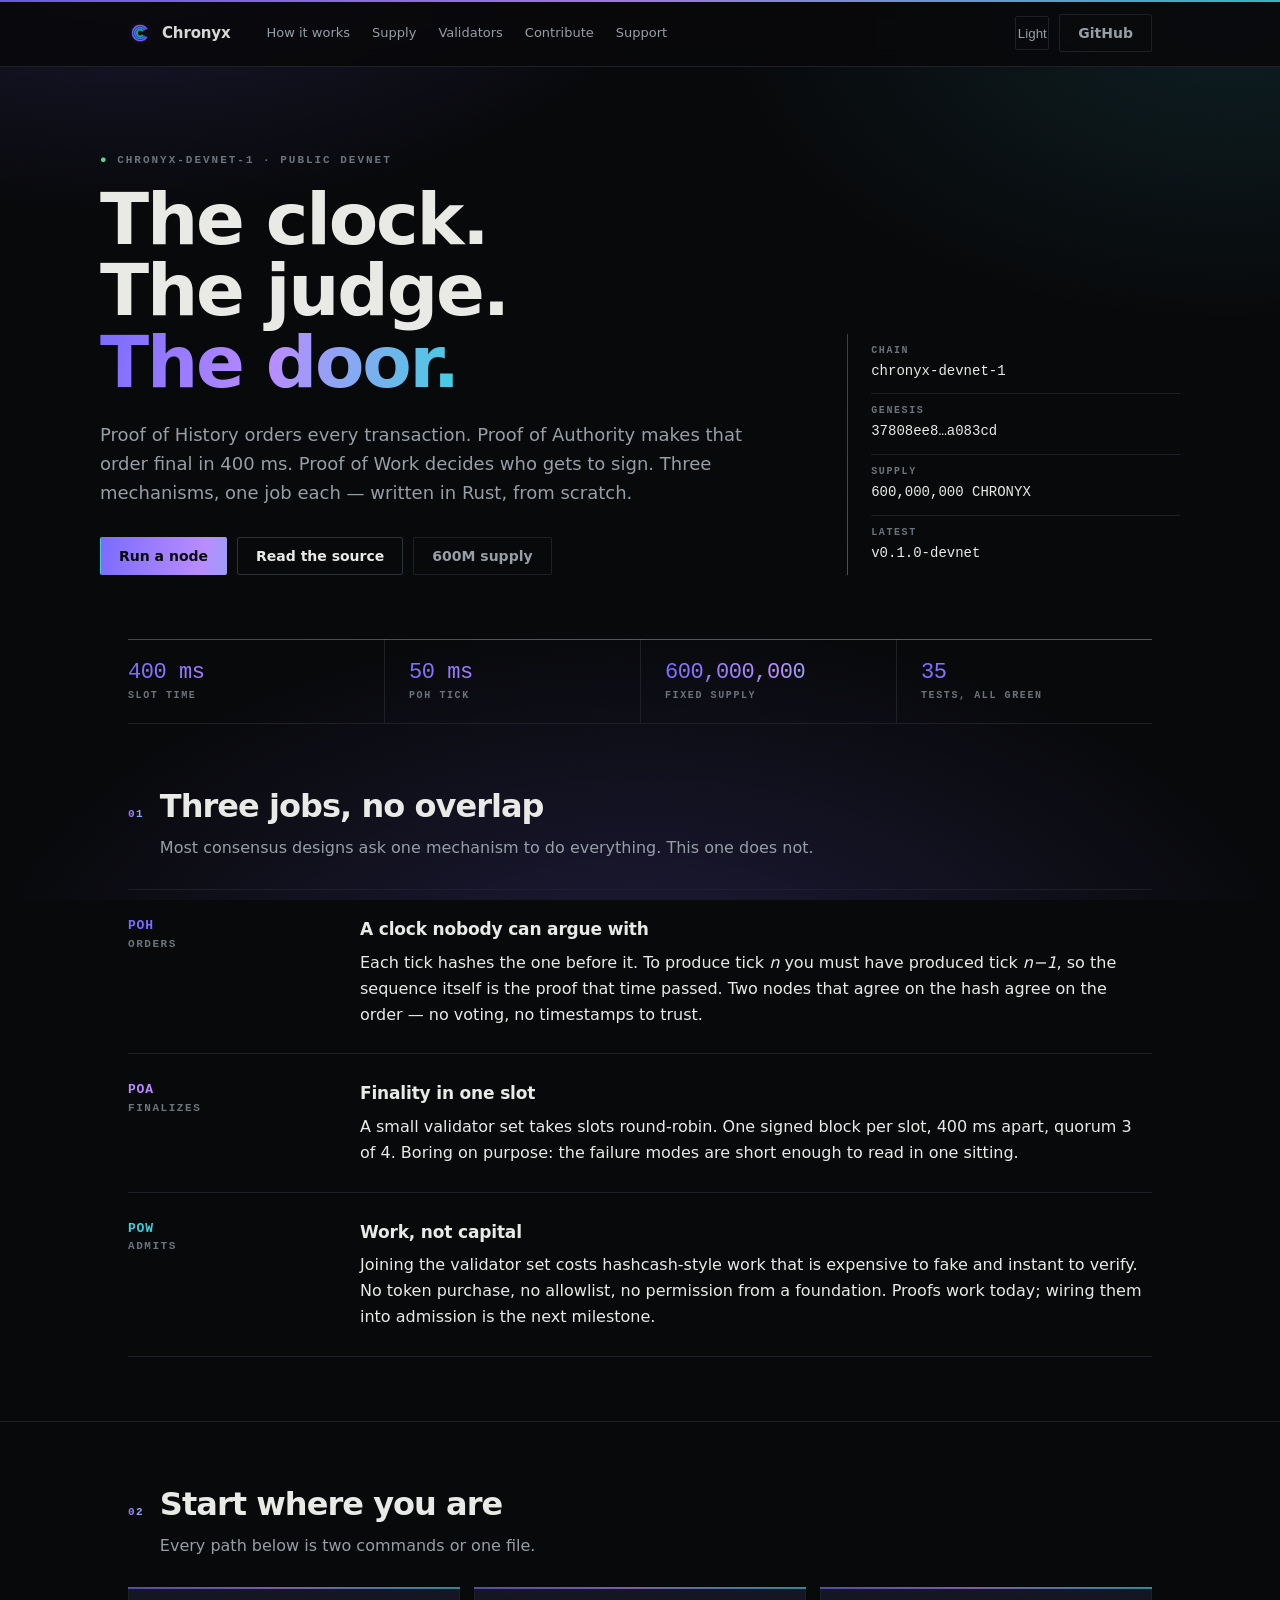
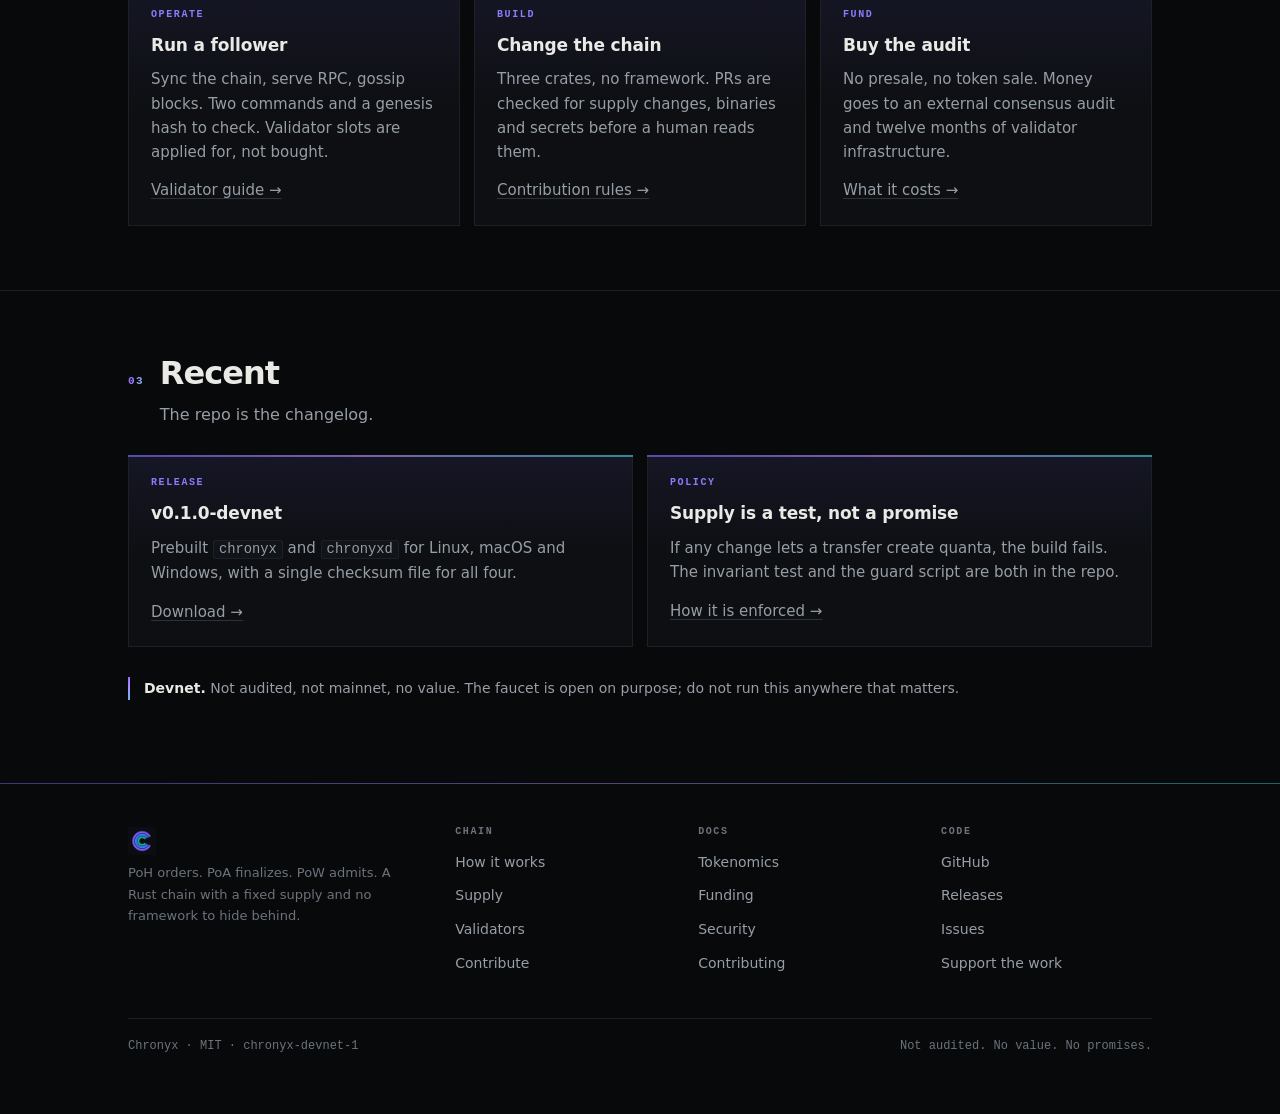
==== commit fa8cd497: "site: colour — one gradient, used deliberately The pages were monochrome to a fault. This adds a sin" ====
--- a/docs/index.html
+++ b/docs/index.html
@@ -43,7 +43,7 @@
     <div class="hero-grid">
       <div>
         <p class="eyebrow"><span class="dot">●</span> chronyx-devnet-1 · public devnet</p>
-        <h1>The clock.<br>The judge.<br>The door.</h1>
+        <h1>The clock.<br>The judge.<br><span class="grad-text">The door.</span></h1>
         <p class="lede">
           Proof of History orders every transaction. Proof of Authority makes that
           order final in 400 ms. Proof of Work decides who gets to sign.
@@ -86,7 +86,7 @@
       </div>
 
       <div class="row">
-        <div class="label"><b>PoH</b>orders</div>
+        <div class="label" data-mech="poh"><b>PoH</b>orders</div>
         <div>
           <h3>A clock nobody can argue with</h3>
           <p>Each tick hashes the one before it. To produce tick <em>n</em> you must have
@@ -97,7 +97,7 @@
       </div>
 
       <div class="row">
-        <div class="label"><b>PoA</b>finalizes</div>
+        <div class="label" data-mech="poa"><b>PoA</b>finalizes</div>
         <div>
           <h3>Finality in one slot</h3>
           <p>A small validator set takes slots round-robin. One signed block per slot,
@@ -107,7 +107,7 @@
       </div>
 
       <div class="row">
-        <div class="label"><b>PoW</b>admits</div>
+        <div class="label" data-mech="pow"><b>PoW</b>admits</div>
         <div>
           <h3>Work, not capital</h3>
           <p>Joining the validator set costs hashcash-style work that is expensive to
--- a/docs/assets/site.css
+++ b/docs/assets/site.css
@@ -304,9 +304,146 @@
 .pill.ok { color: var(--ok); border-color: color-mix(in srgb, var(--ok) 40%, var(--line)); }
 .pill.warn { color: var(--warn); border-color: color-mix(in srgb, var(--warn) 40%, var(--line)); }
 
+/* colour layer — one gradient, used in a few deliberate places */
+
+:root {
+  --g1: #7b6bff;
+  --g2: #b98cff;
+  --g3: #3fd0e0;
+  --grad: linear-gradient(100deg, var(--g1), var(--g2) 48%, var(--g3));
+  --glow-a: rgba(123, 107, 255, 0.20);
+  --glow-b: rgba(63, 208, 224, 0.11);
+}
+
+[data-theme="light"] {
+  --g1: #4331c4;
+  --g2: #6d3fd6;
+  --g3: #076e7c;
+  --glow-a: rgba(67, 49, 196, 0.10);
+  --glow-b: rgba(7, 110, 124, 0.08);
+}
+
+html {
+  background-color: var(--bg);
+  background-image:
+    radial-gradient(820px 460px at 10% -12%, var(--glow-a), transparent 70%),
+    radial-gradient(700px 420px at 96% 2%, var(--glow-b), transparent 72%),
+    radial-gradient(900px 520px at 50% 112%, var(--glow-a), transparent 74%);
+  background-repeat: no-repeat;
+  background-attachment: fixed;
+}
+
+body { background: transparent; }
+
+::selection {
+  background: color-mix(in srgb, var(--g1) 38%, transparent);
+  color: var(--text);
+}
+
+@supports ((background-clip: text) or (-webkit-background-clip: text)) {
+  .grad-text,
+  .facts b,
+  .sec-head .num {
+    background-image: var(--grad);
+    -webkit-background-clip: text;
+    background-clip: text;
+    color: transparent;
+  }
+}
+
+.site-head::before {
+  content: "";
+  position: absolute; inset: 0 0 auto 0; height: 2px;
+  background: var(--grad);
+  opacity: .85;
+}
+
+.nav a[aria-current="page"] {
+  border-bottom-color: transparent;
+  border-image: var(--grad) 1;
+}
+
+.hero-side {
+  position: relative;
+  border-left: 0;
+  padding-left: 24px;
+}
+.hero-side::before {
+  content: "";
+  position: absolute; left: 0; top: 0; bottom: 0; width: 1px;
+  background: linear-gradient(180deg, var(--g1), var(--g3));
+  opacity: .45;
+}
+
+.facts { position: relative; border-top: 0; }
+.facts::before {
+  content: "";
+  position: absolute; top: 0; left: 0; right: 0; height: 1px;
+  background: var(--grad);
+  opacity: .5;
+}
+
+.panel {
+  position: relative;
+  background: linear-gradient(180deg, color-mix(in srgb, var(--g1) 8%, var(--surface)), var(--surface) 52%);
+  transition: border-color .18s ease;
+}
+.panel::before {
+  content: "";
+  position: absolute; left: -1px; right: -1px; top: -1px; height: 2px;
+  background: var(--grad);
+  opacity: .6;
+}
+.panel:hover { border-color: color-mix(in srgb, var(--g1) 40%, var(--line)); }
+
+.btn.primary {
+  background: var(--grad);
+  background-size: 170% 100%;
+  background-position: 0 0;
+  border-color: transparent;
+  color: #08090b;
+  transition: background-position .3s ease;
+}
+.btn.primary:hover {
+  background: var(--grad);
+  background-size: 170% 100%;
+  background-position: 100% 0;
+  border-color: transparent;
+  color: #08090b;
+}
+[data-theme="light"] .btn.primary,
+[data-theme="light"] .btn.primary:hover { color: #fff; }
+
+.note {
+  position: relative;
+  border-left: 0;
+  padding-left: 16px;
+}
+.note::before {
+  content: "";
+  position: absolute; left: 0; top: 2px; bottom: 2px; width: 2px;
+  background: var(--grad);
+}
+.note.warn::before { background: var(--warn); }
+
+.site-foot { position: relative; border-top-color: transparent; }
+.site-foot::before {
+  content: "";
+  position: absolute; top: 0; left: 0; right: 0; height: 1px;
+  background: var(--grad);
+  opacity: .45;
+}
+
+.demo li .h { color: color-mix(in srgb, var(--g3) 62%, var(--text)); }
+
+.label[data-mech="poh"] b { color: var(--g1); }
+.label[data-mech="poa"] b { color: var(--g2); }
+.label[data-mech="pow"] b { color: var(--g3); }
+
 @media (max-width: 900px) {
   .hero-grid { grid-template-columns: 1fr; gap: 32px; }
   .hero-side { border-left: 0; padding-left: 0; border-top: 1px solid var(--line); padding-top: 18px; }
+  .hero-side::before { display: none; }
   .facts { grid-template-columns: 1fr 1fr; }
   .facts div:nth-child(3) { border-left: 0; padding-left: 0; }
   .facts div { border-top: 1px solid var(--line); }
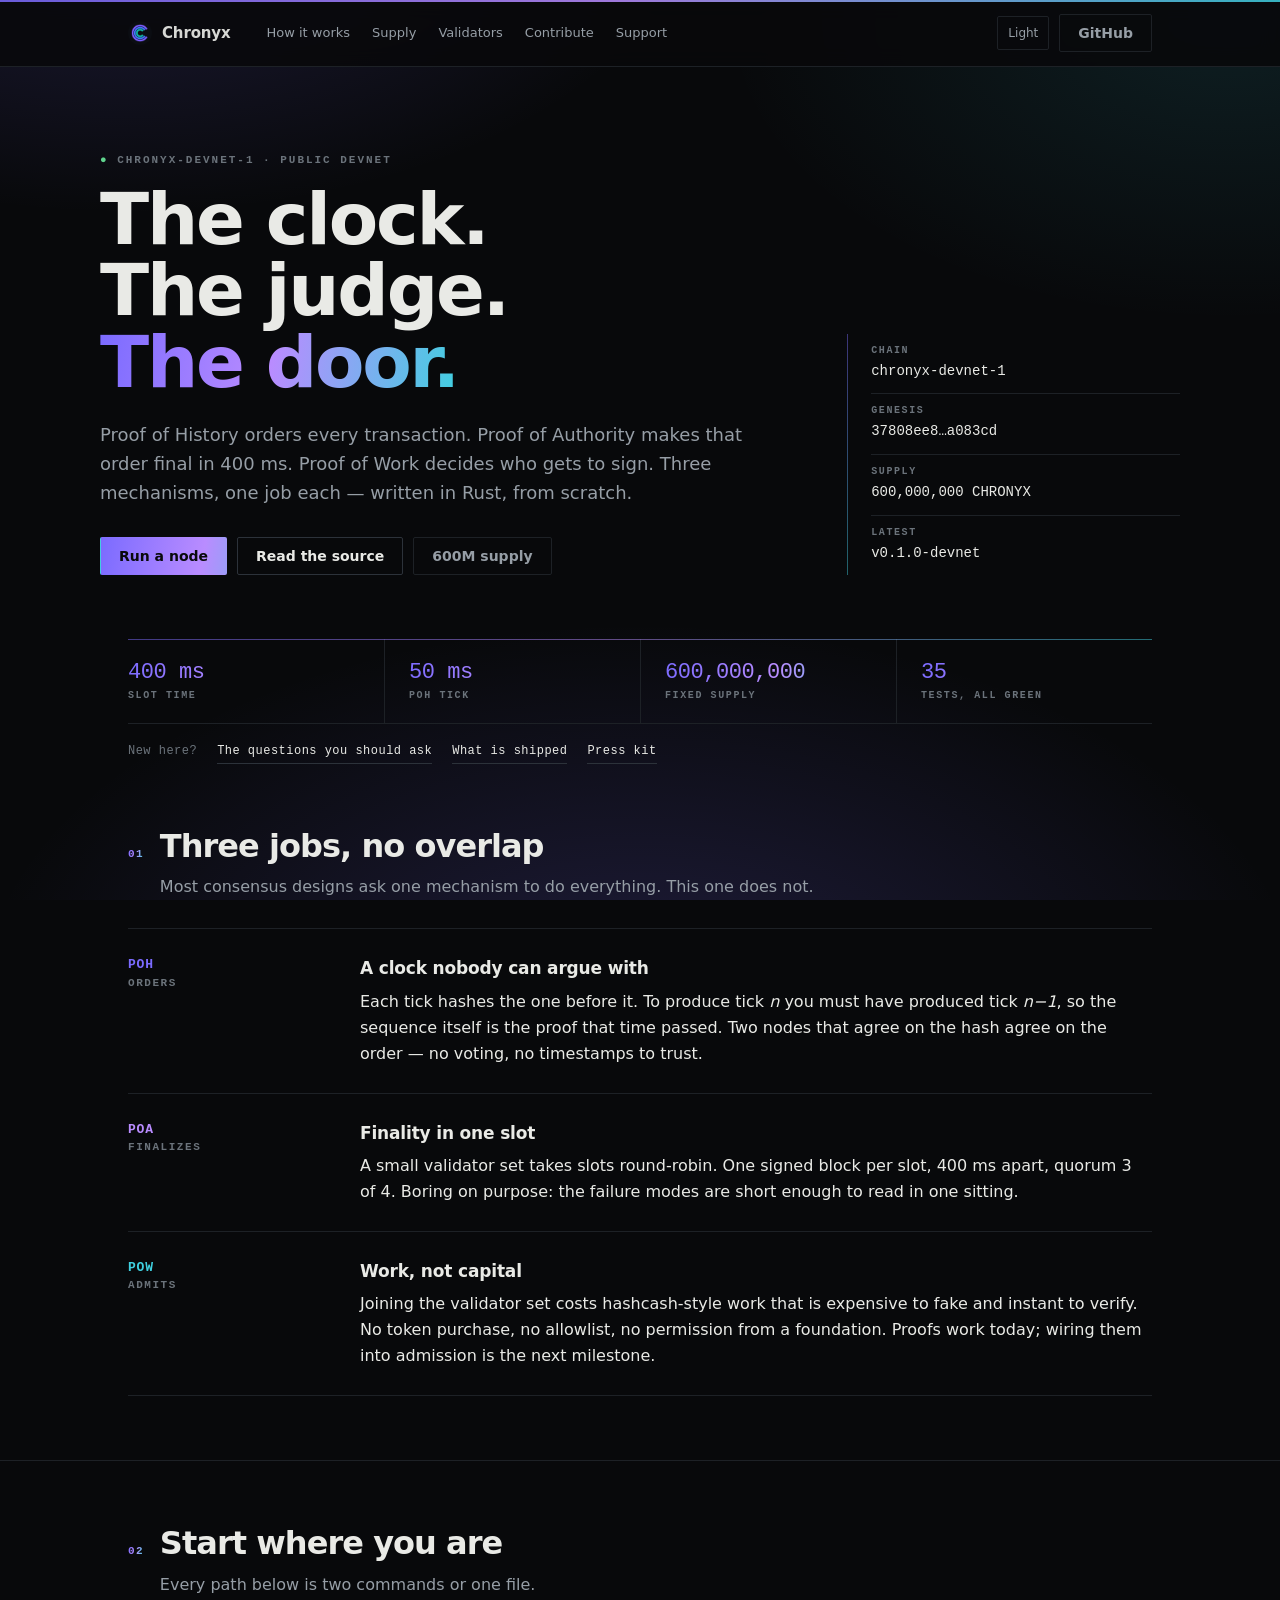
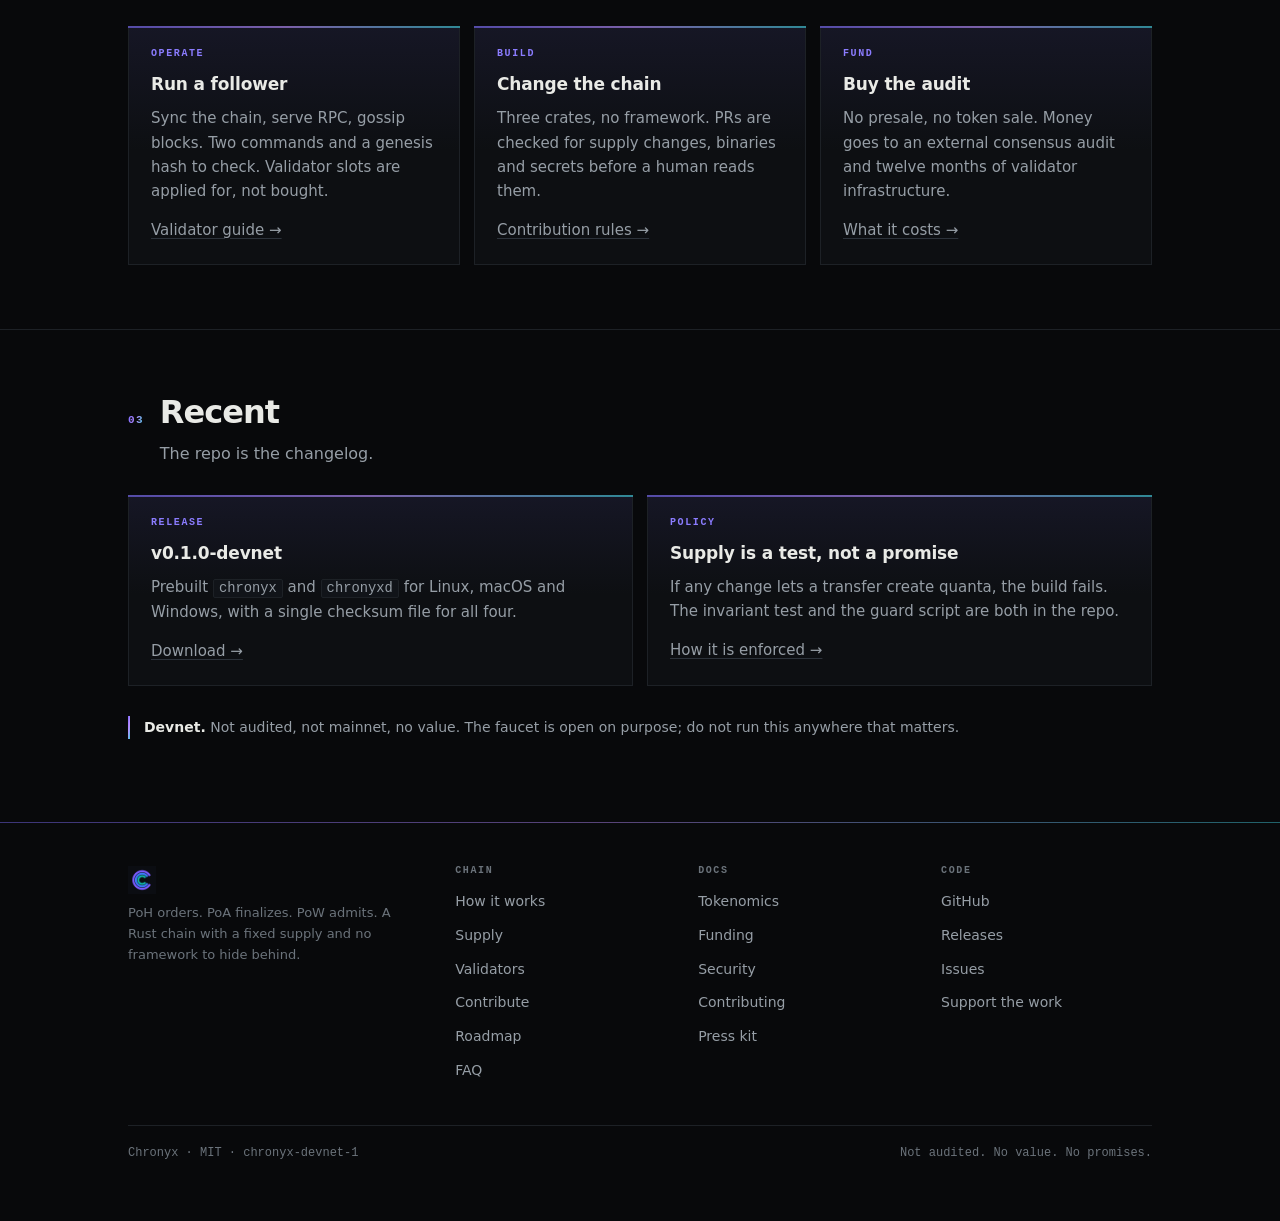
==== commit 39c6c5ad: "site: answer the skeptic, and build for phones Three pages a hostile reader actually needs:  - faq.h" ====
--- a/docs/index.html
+++ b/docs/index.html
@@ -5,10 +5,18 @@
 <meta name="viewport" content="width=device-width, initial-scale=1">
 <title>Chronyx — the clock, the judge, the door</title>
 <meta name="description" content="Chronyx is a Rust blockchain written from scratch. Proof of History orders transactions, Proof of Authority finalizes them in 400 ms, Proof of Work decides who signs. Public devnet, 600,000,000 fixed supply.">
+<link rel="canonical" href="https://hynxilona.github.io/chronyx/">
+<meta name="theme-color" content="#08090b">
+<meta property="og:type" content="website">
+<meta property="og:site_name" content="Chronyx">
 <meta property="og:title" content="Chronyx — the clock, the judge, the door">
-<meta property="og:description" content="A Rust blockchain written from scratch. 400 ms slots, 600M fixed supply, public devnet.">
+<meta property="og:description" content="Chronyx is a Rust blockchain written from scratch. Proof of History orders transactions, Proof of Authority finalizes them in 400 ms, Proof of Work decides who signs. Public devnet, 600,000,000 fixed supply.">
+<meta property="og:url" content="https://hynxilona.github.io/chronyx/">
 <meta property="og:image" content="https://hynxilona.github.io/chronyx/assets/chronyx-og.png">
-<meta property="og:type" content="website">
+<meta name="twitter:card" content="summary_large_image">
+<meta name="twitter:title" content="Chronyx — the clock, the judge, the door">
+<meta name="twitter:description" content="Chronyx is a Rust blockchain written from scratch. Proof of History orders transactions, Proof of Authority finalizes them in 400 ms, Proof of Work decides who signs. Public devnet, 600,000,000 fixed supply.">
+<meta name="twitter:image" content="https://hynxilona.github.io/chronyx/assets/chronyx-og.png">
 <link rel="icon" href="assets/favicon.ico">
 <link rel="icon" type="image/png" sizes="32x32" href="assets/favicon-32.png">
 <link rel="stylesheet" href="assets/site.css">
@@ -31,6 +39,16 @@
       <a href="support.html" data-nav="support">Support</a>
     </nav>
     <div class="head-actions">
+      <details class="menu">
+        <summary class="icon-btn" aria-label="Sections">Menu</summary>
+        <nav class="menu-panel" aria-label="Sections">
+          <a href="how.html">How it works</a>
+          <a href="supply.html">Supply</a>
+          <a href="validators.html">Validators</a>
+          <a href="contribute.html">Contribute</a>
+          <a href="support.html">Support</a>
+        </nav>
+      </details>
       <button class="icon-btn" data-theme-toggle type="button">Light</button>
       <a class="btn ghost" href="https://github.com/hynxilona/chronyx">GitHub</a>
     </div>
@@ -73,6 +91,12 @@
       <div><b>600,000,000</b><span>fixed supply</span></div>
       <div><b>35</b><span>tests, all green</span></div>
     </div>
+    <p class="quicklinks">
+      <span>New here?</span>
+      <a href="faq.html">The questions you should ask</a>
+      <a href="roadmap.html">What is shipped</a>
+      <a href="press.html">Press kit</a>
+    </p>
   </div>
 
   <section>
@@ -205,6 +229,8 @@
           <li><a href="supply.html">Supply</a></li>
           <li><a href="validators.html">Validators</a></li>
           <li><a href="contribute.html">Contribute</a></li>
+          <li><a href="roadmap.html">Roadmap</a></li>
+          <li><a href="faq.html">FAQ</a></li>
         </ul>
       </div>
       <div>
@@ -214,6 +240,7 @@
           <li><a href="https://github.com/hynxilona/chronyx/blob/main/docs/FUNDING.md">Funding</a></li>
           <li><a href="https://github.com/hynxilona/chronyx/blob/main/SECURITY.md">Security</a></li>
           <li><a href="https://github.com/hynxilona/chronyx/blob/main/CONTRIBUTING.md">Contributing</a></li>
+          <li><a href="press.html">Press kit</a></li>
         </ul>
       </div>
       <div>
--- a/docs/assets/site.css
+++ b/docs/assets/site.css
@@ -440,6 +440,78 @@
 .label[data-mech="poa"] b { color: var(--g2); }
 .label[data-mech="pow"] b { color: var(--g3); }
 
+/* header controls */
+
+.icon-btn {
+  width: auto; min-width: 34px; padding: 0 10px;
+  font: 500 12px/1 var(--sans);
+}
+
+.menu { display: none; position: relative; }
+.menu > summary { list-style: none; cursor: pointer; }
+.menu > summary::-webkit-details-marker { display: none; }
+.menu[open] > summary { color: var(--text); border-color: var(--line-strong); }
+.menu-panel {
+  position: absolute; right: 0; top: calc(100% + 8px); z-index: 30;
+  min-width: 190px; padding: 6px;
+  background: var(--surface);
+  border: 1px solid var(--line-strong);
+  display: grid;
+}
+.menu-panel a {
+  padding: 10px 12px; font-size: 14px;
+  color: var(--muted); text-decoration: none;
+}
+.menu-panel a:hover { color: var(--text); background: var(--surface-2); }
+
+/* quick links */
+
+.quicklinks {
+  display: flex; flex-wrap: wrap; gap: 8px 20px; align-items: baseline;
+  margin: 18px 0 0; font: 500 12px/1.6 var(--mono);
+  letter-spacing: .04em; color: var(--faint);
+}
+.quicklinks a {
+  color: var(--text); text-decoration: none;
+  border-bottom: 1px solid var(--line-strong); padding-bottom: 1px;
+}
+.quicklinks a:hover { border-bottom-color: var(--g1); }
+
+/* faq */
+
+.faq { border-top: 1px solid var(--line); }
+.faq details { border-bottom: 1px solid var(--line); }
+.faq summary {
+  position: relative; cursor: pointer; list-style: none;
+  padding: 18px 36px 18px 0;
+  font-weight: 600; font-size: 16px; letter-spacing: -0.01em;
+}
+.faq summary::-webkit-details-marker { display: none; }
+.faq summary:focus-visible,
+.menu > summary:focus-visible {
+  outline: 2px solid var(--accent);
+  outline-offset: 3px;
+}
+.faq summary::after {
+  content: "+"; position: absolute; right: 2px; top: 14px;
+  font: 400 18px/1 var(--mono); color: var(--g1);
+}
+.faq details[open] summary::after { content: "−"; }
+.faq .a { padding: 0 0 20px; max-width: 72ch; color: var(--muted); }
+.faq .a p:last-child { margin-bottom: 0; }
+
+/* copy blocks */
+
+.copy-body { padding: 16px; font-size: 15px; line-height: 1.62; }
+.copy-body p:last-child { margin-bottom: 0; }
+
+/* colour swatches */
+
+.swatches { display: grid; grid-template-columns: repeat(5, 1fr); gap: 10px; }
+.swatches div { border: 1px solid var(--line); padding: 8px; }
+.swatches span { display: block; height: 40px; margin-bottom: 8px; border: 1px solid var(--line); }
+.swatches code { font-size: 11px; color: var(--muted); background: none; border: 0; padding: 0; }
+
 @media (max-width: 900px) {
   .hero-grid { grid-template-columns: 1fr; gap: 32px; }
   .hero-side { border-left: 0; padding-left: 0; border-top: 1px solid var(--line); padding-top: 18px; }
@@ -451,17 +523,27 @@
   .grid-3, .grid-2 { grid-template-columns: 1fr; }
   .row { grid-template-columns: 1fr; gap: 8px; }
   .foot-grid { grid-template-columns: 1fr 1fr; }
+  .swatches { grid-template-columns: 1fr 1fr; }
 }
 
 @media (max-width: 620px) {
   .wrap { padding: 0 18px; }
   .nav { display: none; }
+  .menu { display: block; }
+  .head-actions { gap: 8px; }
+  .quicklinks { font-size: 11px; }
   .hero { padding: 56px 0 44px; }
   section { padding: 44px 0; }
   .foot-grid { grid-template-columns: 1fr; gap: 24px; }
   .demo li { font-size: 12px; }
 }
 
+@media (max-width: 400px) {
+  .brand span { display: none; }
+  .bar { gap: 16px; }
+  .head-actions .btn { padding: 9px 12px; }
+}
+
 @media (prefers-reduced-motion: reduce) {
   * { transition: none !important; animation: none !important; }
 }
